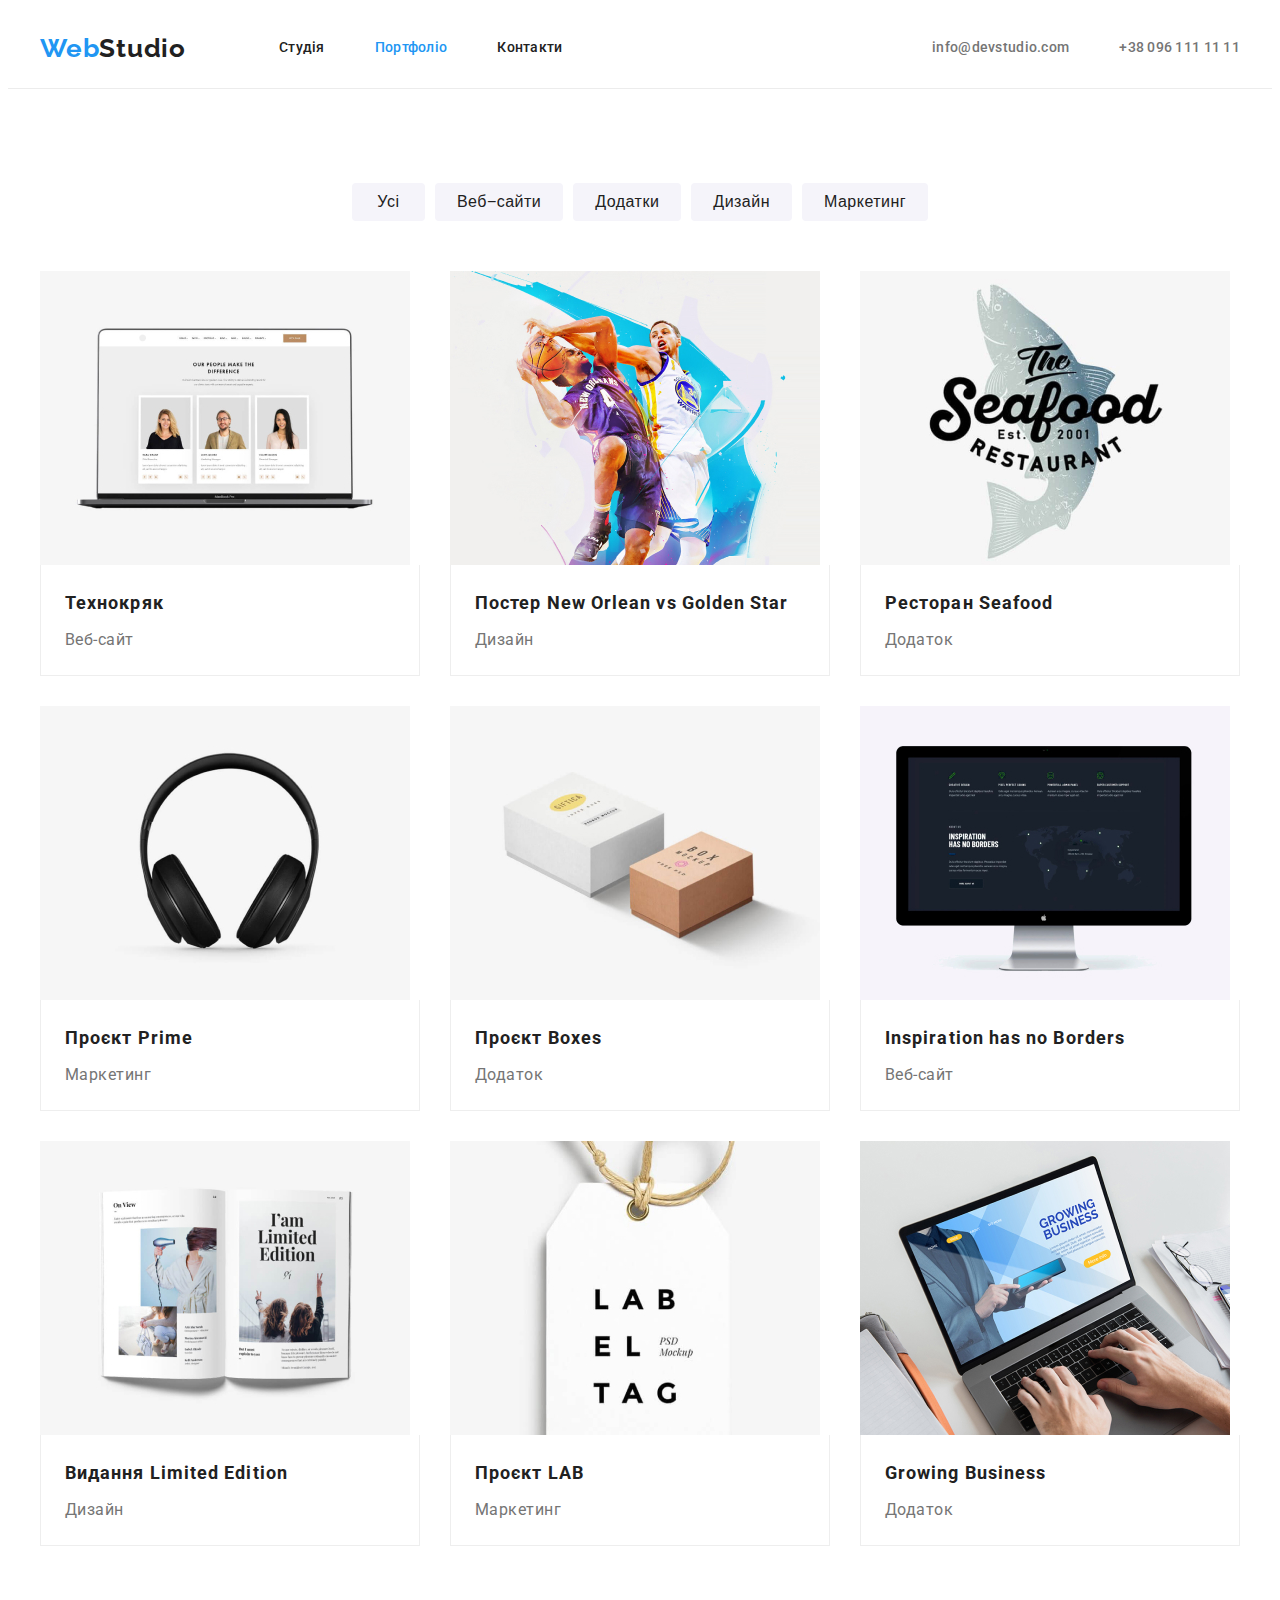
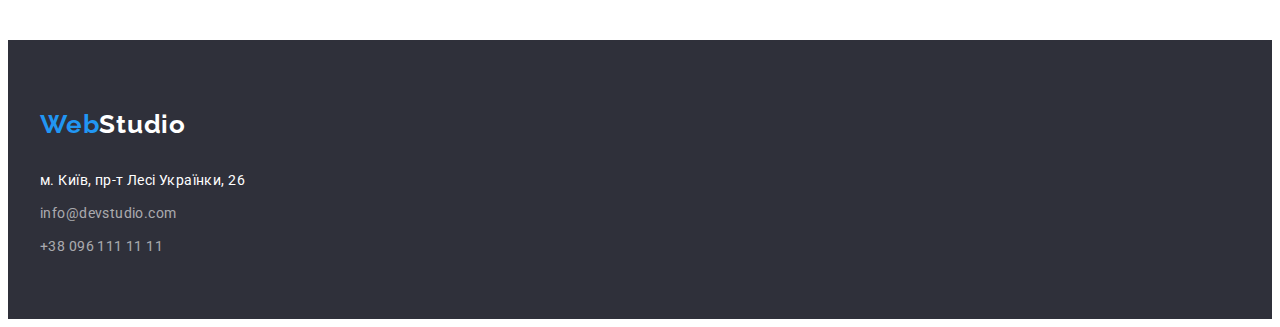
==== portfolio.html @ e1e5f90b "Initial commit" ====
<!DOCTYPE html>
<html lang="uk">
  <head>
    <meta charset="UTF-8" />
    <meta http-equiv="X-UA-Compatible" content="IE=edge" />
    <meta name="viewport" content="width=device-width, initial-scale=1.0" />
    <title>Портфоліо</title>
    <link rel="preconnect" href="https://fonts.googleapis.com" />
    <link rel="preconnect" href="https://fonts.gstatic.com" crossorigin />
    <link
      href="https://fonts.googleapis.com/css2?family=Raleway:wght@700&family=Roboto:wght@400;500;700;900&display=swap"
      rel="stylesheet"
    />
    <!-- Modern-Normalize -->
    <link
      rel="stylesheet"
      href="https://cdnjs.cloudflare.com/ajax/libs/modern-normalize/1.1.0/modern-normalize.min.css"
      integrity="sha512-wpPYUAdjBVSE4KJnH1VR1HeZfpl1ub8YT/NKx4PuQ5NmX2tKuGu6U/JRp5y+Y8XG2tV+wKQpNHVUX03MfMFn9Q=="
      crossorigin="anonymous"
      referrerpolicy="no-referrer"
    />
    <link rel="stylesheet" href="./css/styles.css" />
  </head>

  <body>
    <!-- Шапка сайту -->
    <header class="header">
      <div class="container">
        <a class="logo" href="./index.html"><span class="logo-color">Web</span>Studio</a>
        <nav class="header-nav">
          <ul class="nav-list list">
            <li class="nav-item">
              <a class="nav-link link" href="./index.html">Студія</a>
            </li>
            <li class="nav-item">
              <a class="nav-link current link" href="./portfolio.html">Портфоліо</a>
            </li>
            <li class="nav-item">
              <a class="nav-link link" href="">Контакти</a>
            </li>
          </ul>
        </nav>
        <ul class="header-list list">
          <li class="header-item">
            <a class="header-link link" href="mailto:info@devstudio.com">info@devstudio.com</a>
          </li>
          <li class="header-item">
            <a class="header-link link" href="tel:+380961111111">+38 096 111 11 11</a>
          </li>
        </ul>
      </div>
    </header>
    <!-- Герой -->
    <main>
      <section class="filters section">
        <div class="container">
          <h1 class="visually-hidden">Список проектів</h1>
          <ul class="filter-list list">
            <li class="filter-item">
              <button class="filter-btn" type="button">Усі</button>
            </li>
            <li class="filter-item">
              <button class="filter-btn" type="button">Веб&#8722;сайти</button>
            </li>
            <li class="filter-item">
              <button class="filter-btn" type="button">Додатки</button>
            </li>
            <li class="filter-item">
              <button class="filter-btn" type="button">Дизайн</button>
            </li>
            <li class="filter-item">
              <button class="filter-btn" type="button">Маркетинг</button>
            </li>
          </ul>

          <ul class="project-list list">
            <li class="project-item">
              <img
                class="project-img"
                src="./images/project-1.jpg"
                alt="проєкт технокряк"
                width="370"
                height="294"
              />
              <div class="project-border">
                <h2 class="project-name">Технокряк</h2>
                <p class="project-text">Веб-сайт</p>
              </div>
            </li>
            <li class="project-item">
              <img
                class="project-img"
                src="./images/project-2.jpg"
                alt="постер New Orlea"
                width="370"
                height="294"
              />
              <div class="project-border">
                <h2 class="project-name">Постер New Orlean vs Golden Star</h2>
                <p class="project-text">Дизайн</p>
              </div>
            </li>
            <li class="project-item">
              <img
                class="project-img"
                src="./images/project-3.jpg"
                alt="Ресторан Seafood"
                width="370"
                height="294"
              />
              <div class="project-border">
                <h2 class="project-name">Ресторан Seafood</h2>
                <p class="project-text">Додаток</p>
              </div>
            </li>
            <li class="project-item">
              <img
                class="project-img"
                src="./images/project-4.jpg"
                alt="Проєкт Prime"
                width="370"
                height="294"
              />
              <div class="project-border">
                <h2 class="project-name">Проєкт Prime</h2>
                <p class="project-text">Маркетинг</p>
              </div>
            </li>
            <li class="project-item">
              <img
                class="project-img"
                src="./images/project-5.jpg"
                alt="Проєкт Boxes"
                width="370"
                height="294"
              />
              <div class="project-border">
                <h2 class="project-name">Проєкт Boxes</h2>
                <p class="project-text">Додаток</p>
              </div>
            </li>
            <li class="project-item">
              <img
                class="project-img"
                src="./images/project-6.jpg"
                alt="Inspiration has no Borders"
                width="370"
                height="294"
              />
              <div class="project-border">
                <h2 class="project-name">Inspiration has no Borders</h2>
                <p class="project-text">Веб-сайт</p>
              </div>
            </li>
            <li class="project-item">
              <img
                class="project-img"
                src="./images/project-7.jpg"
                alt="Видання Limited Edition"
                width="370"
                height="294"
              />
              <div class="project-border">
                <h2 class="project-name">Видання Limited Edition</h2>
                <p class="project-text">Дизайн</p>
              </div>
            </li>
            <li class="project-item">
              <img
                class="project-img"
                src="./images/project-8.jpg"
                alt="Проєкт LAB"
                width="370"
                height="294"
              />
              <div class="project-border">
                <h2 class="project-name">Проєкт LAB</h2>

                <p class="project-text">Маркетинг</p>
              </div>
            </li>
            <li class="project-item">
              <img
                class="project-img"
                src="./images/project-9.jpg"
                alt="Growing Business"
                width="370"
                height="294"
              />
              <div class="project-border">
                <h2 class="project-name">Growing Business</h2>
                <p class="project-text">Додаток</p>
              </div>
            </li>
          </ul>
        </div>
      </section>
    </main>
    <!-- Футер -->
    <footer class="footer">
      <div class="container">
        <a class="footer-logo logo" href="./index.html"
          ><span class="logo-color">Web</span>Studio</a
        >
        <address class="address">
          <ul class="footer-list list">
            <li class="footer-item">
              <a
                class="footer-address link"
                href="https://goo.gl/maps/1MUiwfSM5o2cwTpF7"
                target="_blank"
                rel="noopener noreferrer"
                >м. Київ, пр-т Лесі Українки, 26</a
              >
            </li>
            <li class="footer-item">
              <a class="footer-link link" href="mailto:info@devstudio.com">info@devstudio.com</a>
            </li>
            <li class="footer-item">
              <a class="footer-link link" href="tel:+380961111111">+38 096 111 11 11</a>
            </li>
          </ul>
        </address>
      </div>
    </footer>
  </body>
</html>
---- css/styles.css ----
:root {
  /* Text-color */
  --primary-text-color: #757575;
  --title-text-color: #212121;
  --light-text-color: #ffffff;
  --primary-light-color: rgba(255, 255, 255, 0.6);
  /* background-color */
  --accent-color: #2196f3;
  --background-color: #2f303a;
  --background-gray: #f5f4fa;
}
body {
  font-family: 'Roboto', sans-serif;

  background-color: var(--light-text-color);
  color: var(--primary-text-color);
}
/* Палітра кольорів
Текст заголовки #212121; 
Текст основний  #757575;
Фон футера      #2F303A
білий текст  #FFFFFF

*/
/* reset */
h1,
h2,
h3,
h4,
h5,
h6,
p,
ul {
  margin: 0;
  padding: 0;
}

.container {
  width: 1200px;
  padding-left: 15px;
  padding-right: 15px;
  margin-left: auto;
  margin-right: auto;
}
.section {
  padding-top: 94px;
  padding-bottom: 94px;
}
.nav-list {
  display: flex;
}
.header {
  border-bottom-style: solid;
  border-bottom-width: 1px;
  border-bottom-color: #ececec;
}
.header-list {
  margin-left: auto;
  display: flex;
}
.header .container {
  display: flex;
  align-items: center;
}
.nav-link {
  display: inline-block;
  padding-top: 32px;
  padding-bottom: 32px;

  font-weight: 500;
  font-size: 14px;
  line-height: 1.14;
  letter-spacing: 0.02em;
  color: var(--title-text-color);
}
.nav-item:not(:last-child) {
  margin-right: 50px;
}
.logo {
  text-decoration: none;
  font-family: 'Raleway';
  font-style: normal;
  font-weight: 700;
  font-size: 26px;
  line-height: 1.19;
  letter-spacing: 0.03em;
  color: var(--title-text-color);
  margin-right: 93px;
}
.current {
  color: var(--accent-color);
}
.logo-color {
  color: #2196f3;
}

.list {
  list-style: none;
}

.link {
  text-decoration: none;
}
.header-link {
  display: inline-block;
  padding-top: 32px;
  padding-bottom: 32px;
  font-weight: 500;
  font-size: 14px;
  line-height: 1.14;
  letter-spacing: 0.02em;
  color: var(--primary-text-color);
}
.header-link:hover,
.header-link:focus {
  color: var(--accent-color);
}
.nav-link:hover,
.nav-link:focus {
  color: var(--accent-color);
}

.header-item {
  list-style: none;
}
.header-item:not(:last-child) {
  margin-right: 50px;
}

.hero {
  background-color: var(--background-color);
  padding-top: 200px;
  padding-bottom: 200px;
}

.hero-title {
  font-weight: 900;
  font-size: 44px;
  line-height: 1.36;
  text-align: center;
  letter-spacing: 0.06em;
  text-transform: uppercase;
  color: var(--light-text-color);
  width: 696px;
  margin-left: auto;
  margin-right: auto;
  margin-bottom: 30px;
}

.hero-btn {
  color: var(--light-text-color);
  background-color: var(--accent-color);
  font-weight: 700;
  font-size: 16px;
  line-height: 1.87;
  display: flex;
  align-items: center;
  text-align: center;
  letter-spacing: 0.06em;
  box-shadow: 0px 4px 4px rgba(0, 0, 0, 0.15);
  border-radius: 4px;
  cursor: pointer;
  margin-left: auto;
  margin-right: auto;
}

.feature-item {
  width: 270px;
}
.feature-list {
  list-style: none;
  display: flex;
}
.feature-item:not(:last-child) {
  margin-right: 30px;
}
.visually-hidden {
  position: absolute;
  white-space: nowrap;
  width: 1px;
  height: 1px;
  overflow: hidden;
  border: 0;
  padding: 0;
  clip: rect(0 0 0 0);
  clip-path: inset(50%);
  margin: -1px;
}
.feature-title {
  font-weight: 700;
  font-size: 14px;
  line-height: 1.14;
  letter-spacing: 0.03em;
  text-transform: uppercase;
  color: var(--title-text-color);
  margin-bottom: 10px;
}
.feature-text {
  font-size: 14px;
  line-height: 1.71;
  letter-spacing: 0.03em;
}
.main-title {
  font-weight: 700;
  font-size: 36px;
  line-height: 1.16;
  text-align: center;
  letter-spacing: 0.03em;
  color: var(--title-text-color);
  margin-bottom: 50px;
}
.box-section {
  padding-top: 0;
}
.box-list {
  display: flex;
}
.box-item:not(:last-child) {
  margin-right: 30px;
}
.img {
  display: block;
  width: 100%;
  height: auto;
}
.team {
  background-color: var(--background-gray);
}

.team-title {
  font-weight: 700;
  font-size: 36px;
  line-height: 1.16;
  text-align: center;
  letter-spacing: 0.03em;
  color: var(--title-text-color);
  margin-bottom: 50px;
}
.team-list {
  display: flex;
}
.team-item {
  background: var(--light-text-color);

  box-shadow: 0px 1px 3px rgba(0, 0, 0, 0.12), 0px 1px 1px rgba(0, 0, 0, 0.14),
    0px 2px 1px rgba(0, 0, 0, 0.2);
  border-radius: 0px 0px 4px 4px;
}
.team-item:not(:last-child) {
  margin-right: 30px;
}
.team-img {
}

.team-name {
  font-weight: 500;
  font-size: 16px;
  line-height: 1.18;
  text-align: center;
  letter-spacing: 0.03em;
  color: var(--title-text-color);
  margin-bottom: 10px;
}
.team-text {
  font-size: 16px;
  line-height: 1.18;
  text-align: center;
  letter-spacing: 0.03em;
}
.team-info {
  padding-bottom: 30px;
  padding-top: 30px;
}

.footer {
  background-color: var(--background-color);
  padding-top: 60px;
  padding-bottom: 60px;
}
.footer-list {
  padding: 0;
}
.footer-logo {
  display: inline-block;
  text-decoration: none;

  font-family: 'Raleway';
  font-style: normal;
  font-weight: 700;
  font-size: 26px;
  line-height: 1.9;
  letter-spacing: 0.03em;

  color: var(--light-text-color);
  margin-bottom: 20px;
}
.footer-item:not(:last-child) {
  margin-bottom: 9px;
}

.footer-link:hover,
.footer-link {
  color: var(--accent-color);
}
.footer-address:hover,
.footer-address:focus {
  color: var(--accent-color);
}
.address {
  font-style: normal;
}
.footer-address {
  font-size: 14px;
  line-height: 1.71;

  letter-spacing: 0.03em;
  color: var(--light-text-color);
}
.footer-link {
  font-size: 14px;
  line-height: 1.71;
  letter-spacing: 0.03em;
  color: var(--primary-light-color);
}
/* Портфоліо */

.filter-list {
  display: flex;
  justify-content: center;
  margin-bottom: 50px;
}

.filter-item:not(:last-child) {
  margin-right: 10px;
}
.filter-btn {
  cursor: pointer;
  font-weight: 500;
  font-size: 16px;
  line-height: 1.62;
  text-align: center;
  letter-spacing: 0.03em;
  color: var(--title-text-color);
  background-color: var(--background-gray);
  border-radius: 4px;
  border: 0;
  min-width: 73px;
  max-height: 38px;
  padding-top: 6px;
  padding-right: 22px;
  padding-bottom: 6px;
  padding-left: 22px;
}

.filter-btn:hover,
.filter-btn:focus {
  color: var(--light-text-color);
  background-color: var(--accent-color);
}
.project-name {
  font-weight: 700;
  font-size: 18px;
  line-height: 2;
  letter-spacing: 0.06em;
  color: var(--title-text-color);
}
.project-text {
  font-size: 16px;
  line-height: 1.88;
  letter-spacing: 0.03em;
}
.project-list {
  display: flex;
  flex-wrap: wrap;
  gap: 30px;
}
.project-item {
  flex-basis: calc((100% - 30px * 2) / 3);
}
.project-img {
  display: block;
}
.project-border {
  padding: 20px 24px;
  background: #ffffff;
  border: 1px solid #eeeeee;
  border-top: none;
}
.project-name {
  margin-bottom: 4px;
}
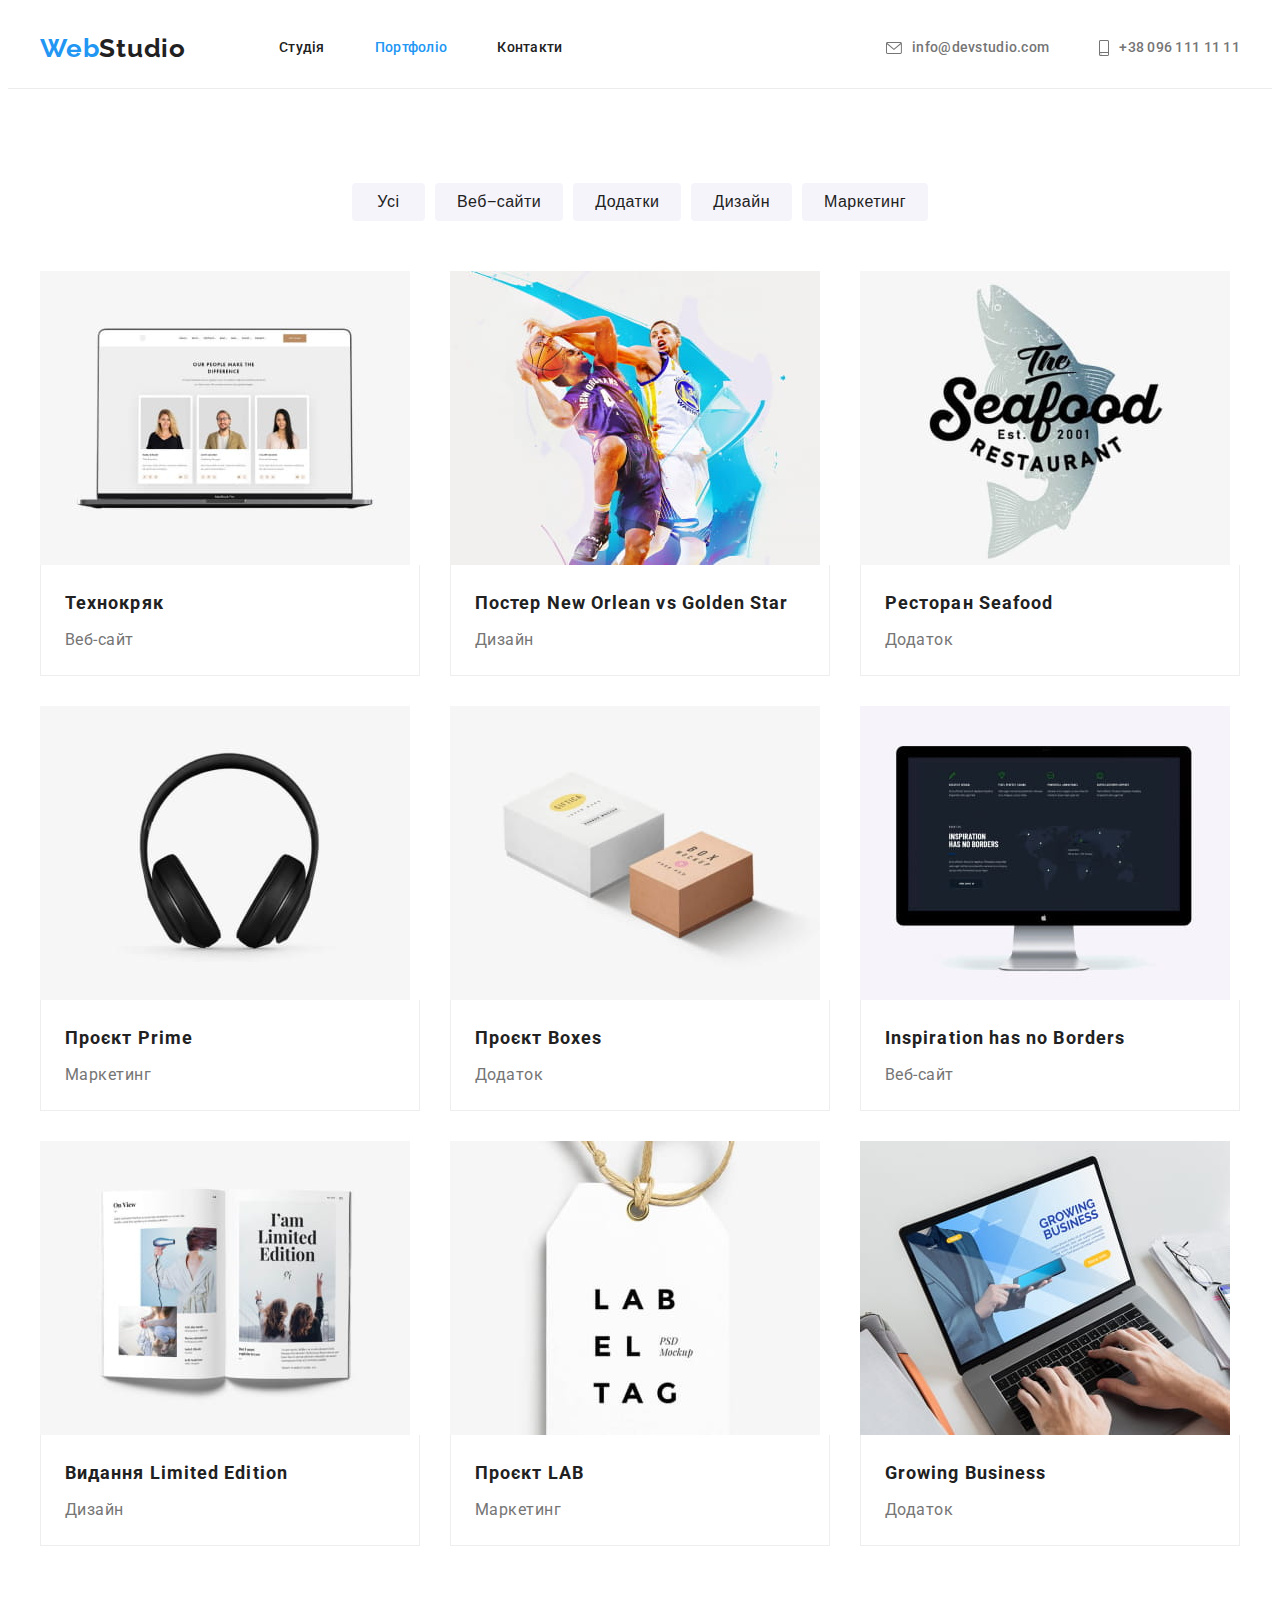
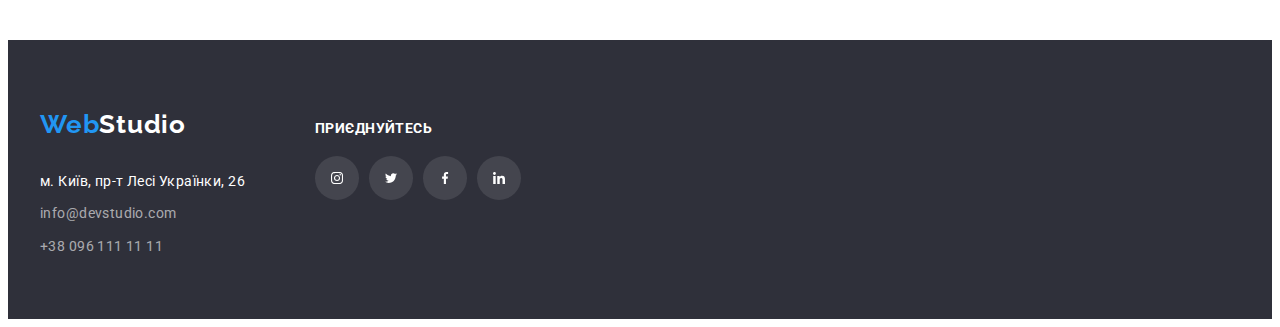
==== commit f8023b0e: "Додає іконки та оформлення" ====
--- a/portfolio.html
+++ b/portfolio.html
@@ -42,10 +42,20 @@
         </nav>
         <ul class="header-list list">
           <li class="header-item">
-            <a class="header-link link" href="mailto:info@devstudio.com">info@devstudio.com</a>
+            <a class="header-link link" href="mailto:info@devstudio.com">
+              <svg class="header-evenlope" width="16" height="12">
+                <use href="./images/icons.svg.svg#envelope"></use>
+              </svg>
+              info@devstudio.com
+            </a>
           </li>
           <li class="header-item">
-            <a class="header-link link" href="tel:+380961111111">+38 096 111 11 11</a>
+            <a class="header-link link" href="tel:+380961111111"
+              ><svg class="header-evenlope" width="10" height="16">
+                <use href="./images/icons.svg.svg#smartphone"></use>
+              </svg>
+              +38 096 111 11 11</a
+            >
           </li>
         </ul>
       </div>
@@ -198,29 +208,86 @@
     </main>
     <!-- Футер -->
     <footer class="footer">
-      <div class="container">
-        <a class="footer-logo logo" href="./index.html"
-          ><span class="logo-color">Web</span>Studio</a
-        >
-        <address class="address">
-          <ul class="footer-list list">
-            <li class="footer-item">
-              <a
-                class="footer-address link"
-                href="https://goo.gl/maps/1MUiwfSM5o2cwTpF7"
-                target="_blank"
-                rel="noopener noreferrer"
-                >м. Київ, пр-т Лесі Українки, 26</a
-              >
-            </li>
-            <li class="footer-item">
-              <a class="footer-link link" href="mailto:info@devstudio.com">info@devstudio.com</a>
-            </li>
-            <li class="footer-item">
-              <a class="footer-link link" href="tel:+380961111111">+38 096 111 11 11</a>
-            </li>
-          </ul>
-        </address>
+      <div class="footer-containers container">
+        <div class="footer-adres">
+          <a class="footer-logo" href="./index.html"><span class="logo-color">Web</span>Studio</a>
+          <address class="address">
+            <ul class="footer-list list">
+              <li class="footer-item">
+                <a
+                  class="footer-address link"
+                  href="https://goo.gl/maps/1MUiwfSM5o2cwTpF7"
+                  target="_blank"
+                  rel="noopener noreferrer"
+                  >м. Київ, пр-т Лесі Українки, 26</a
+                >
+              </li>
+              <li class="footer-item">
+                <a class="footer-link link" href="mailto:info@devstudio.com">info@devstudio.com</a>
+              </li>
+              <li class="footer-item">
+                <a class="footer-link link" href="tel:+380961111111">+38 096 111 11 11</a>
+              </li>
+            </ul>
+          </address>
+        </div>
+        <div class="footer-social">
+          <h2 class="footer-title">Приєднуйтесь</h2>
+          <ul class="social list">
+            <li class="item">
+              <a
+                class="footer-social-link link"
+                href="https://www.instagram.com/"
+                aria-label="instagram"
+                target="_blank"
+                rel="noopener noreferrer"
+              >
+                <svg class="footer-social-icons" width="12" height="12">
+                  <use href="./images/icons.svg.svg#instagram"></use>
+                </svg>
+              </a>
+            </li>
+            <li class="item">
+              <a
+                class="footer-social-link link"
+                href="https://twitter.com/?lang=uk"
+                aria-label="twitter"
+                target="_blank"
+                rel="noopener noreferrer"
+              >
+                <svg class="footer-social-icons" width="12" height="12">
+                  <use href="./images/icons.svg.svg#twitter"></use>
+                </svg>
+              </a>
+            </li>
+            <li class="item">
+              <a
+                class="footer-social-link link"
+                href="https://www.facebook.com/"
+                aria-label="facebook"
+                target="_blank"
+                rel="noopener noreferrer"
+              >
+                <svg class="footer-social-icons" width="12" height="12">
+                  <use href="./images/icons.svg.svg#facebook"></use>
+                </svg>
+              </a>
+            </li>
+            <li class="item">
+              <a
+                class="footer-social-link link"
+                href="https://www.linkedin.com/"
+                aria-label="linkedin"
+                target="_blank"
+                rel="noopener noreferrer"
+              >
+                <svg class="footer-social-icons" width="12" height="12">
+                  <use href="./images/icons.svg.svg#linkedin"></use>
+                </svg>
+              </a>
+            </li>
+          </ul>
+        </div>
       </div>
     </footer>
   </body>
--- a/css/styles.css
+++ b/css/styles.css
@@ -8,6 +8,8 @@
   --accent-color: #2196f3;
   --background-color: #2f303a;
   --background-gray: #f5f4fa;
+  /* logo-color */
+  --logo-color-gray: #afb1b8;
 }
 body {
   font-family: 'Roboto', sans-serif;
@@ -102,7 +104,8 @@
   text-decoration: none;
 }
 .header-link {
-  display: inline-block;
+  display: flex;
+
   padding-top: 32px;
   padding-bottom: 32px;
   font-weight: 500;
@@ -110,7 +113,14 @@
   line-height: 1.14;
   letter-spacing: 0.02em;
   color: var(--primary-text-color);
-}
+  gap: 10px;
+  justify-content: center;
+  align-items: center;
+}
+.header-evenlope {
+  fill: currentColor;
+}
+
 .header-link:hover,
 .header-link:focus {
   color: var(--accent-color);
@@ -129,8 +139,16 @@
 
 .hero {
   background-color: var(--background-color);
+  background-image: linear-gradient(to right, rgba(47, 48, 58, 0.4), rgba(47, 48, 58, 0.4)),
+    url(../images/hero-backgroung.jpg);
+  background-repeat: no-repeat;
+  background-size: cover;
+  background-position: center;
   padding-top: 200px;
   padding-bottom: 200px;
+  max-width: 1600px;
+  margin-right: auto;
+  margin-left: auto;
 }
 
 .hero-title {
@@ -186,6 +204,17 @@
   clip-path: inset(50%);
   margin: -1px;
 }
+.feature-icon {
+  width: 270px;
+  height: 120px;
+  display: flex;
+  align-items: center;
+  justify-content: center;
+  background-color: var(--background-gray);
+  margin-bottom: 30px;
+  border-radius: 4px;
+}
+
 .feature-title {
   font-weight: 700;
   font-size: 14px;
@@ -241,6 +270,8 @@
 }
 .team-item {
   background: var(--light-text-color);
+  width: 270px;
+  height: 428px;
 
   box-shadow: 0px 1px 3px rgba(0, 0, 0, 0.12), 0px 1px 1px rgba(0, 0, 0, 0.14),
     0px 2px 1px rgba(0, 0, 0, 0.2);
@@ -266,10 +297,86 @@
   line-height: 1.18;
   text-align: center;
   letter-spacing: 0.03em;
+  margin-bottom: 16px;
 }
 .team-info {
   padding-bottom: 30px;
   padding-top: 30px;
+}
+.social {
+  display: flex;
+  gap: 10px;
+  justify-content: center;
+}
+.social-link {
+  display: flex;
+  align-items: center;
+  justify-content: center;
+  width: 44px;
+  height: 44px;
+  background-color: var(--light-text-color);
+  border-radius: 50%;
+}
+.social-link:hover,
+.social-link:focus {
+  background-color: var(--accent-color);
+}
+
+.social-link:hover .social-icons,
+.social-link:focus .social-icons {
+  fill: var(--light-text-color);
+}
+
+.social-icons {
+  fill: var(--primary-text-color);
+}
+
+/* Постійні клієнти */
+
+.clietns-title {
+  font-weight: 700;
+  font-size: 36px;
+  line-height: 42px;
+  text-align: center;
+  letter-spacing: 0.03em;
+  color: var(--title-text-color);
+  margin-bottom: 50px;
+}
+.clients-list {
+  display: flex;
+  align-items: center;
+  justify-content: center;
+  gap: 30px;
+}
+
+.cliets-item {
+  width: 170px;
+  height: 92px;
+  border: 1px solid var(--logo-color-gray);
+  border-radius: 4px;
+}
+.clients-logo {
+  padding: 16px 32px;
+  fill: var(--logo-color-gray);
+}
+.cliets-item:hover .clients-logo,
+.cliets-item:focus .clients-logo {
+  fill: var(--accent-color);
+}
+
+.cliets-item:hover,
+.client-item:focus .clients-list {
+  border-color: var(--accent-color);
+}
+
+/* Футер  */
+
+.footer-containers {
+  display: flex;
+
+  align-items: baseline;
+
+  gap: 70px;
 }
 
 .footer {
@@ -316,11 +423,46 @@
   letter-spacing: 0.03em;
   color: var(--light-text-color);
 }
+.social {
+  display: flex;
+}
+.footer-social {
+  align-items: center;
+  justify-content: center;
+}
+.footer-social-link {
+  display: flex;
+  justify-content: center;
+  align-items: center;
+  width: 44px;
+  height: 44px;
+  background-color: rgba(255, 255, 255, 0.1);
+  border-radius: 50%;
+}
+.footer-social-icons {
+  fill: var(--light-text-color);
+}
+.footer-social-link:hover,
+.footer-social-link:focus {
+  background-color: var(--accent-color);
+}
+.footer-title {
+  font-weight: 700;
+  font-size: 14px;
+  line-height: 16px;
+  letter-spacing: 0.03em;
+  text-transform: uppercase;
+  color: var(--light-text-color);
+  margin-bottom: 20px;
+}
 .footer-link {
   font-size: 14px;
   line-height: 1.71;
   letter-spacing: 0.03em;
   color: var(--primary-light-color);
+}
+.footer-title {
+  color: var(--light-text-color);
 }
 /* Портфоліо */
 
@@ -356,6 +498,8 @@
 .filter-btn:focus {
   color: var(--light-text-color);
   background-color: var(--accent-color);
+  box-shadow: 0px 3px 1px rgba(0, 0, 0, 0.1), 0px 1px 2px rgba(0, 0, 0, 0.08), 0px 2px 2px rgba(0, 0, 0, 0.12);
+border-radius: 4px;
 }
 .project-name {
   font-weight: 700;
@@ -376,6 +520,11 @@
 }
 .project-item {
   flex-basis: calc((100% - 30px * 2) / 3);
+}
+.project-item:hover,
+.project-item:focus {
+  box-shadow: 0px 1px 1px rgba(0, 0, 0, 0.12), 0px 4px 4px rgba(0, 0, 0, 0.06),
+    1px 4px 6px rgba(0, 0, 0, 0.16);
 }
 .project-img {
   display: block;
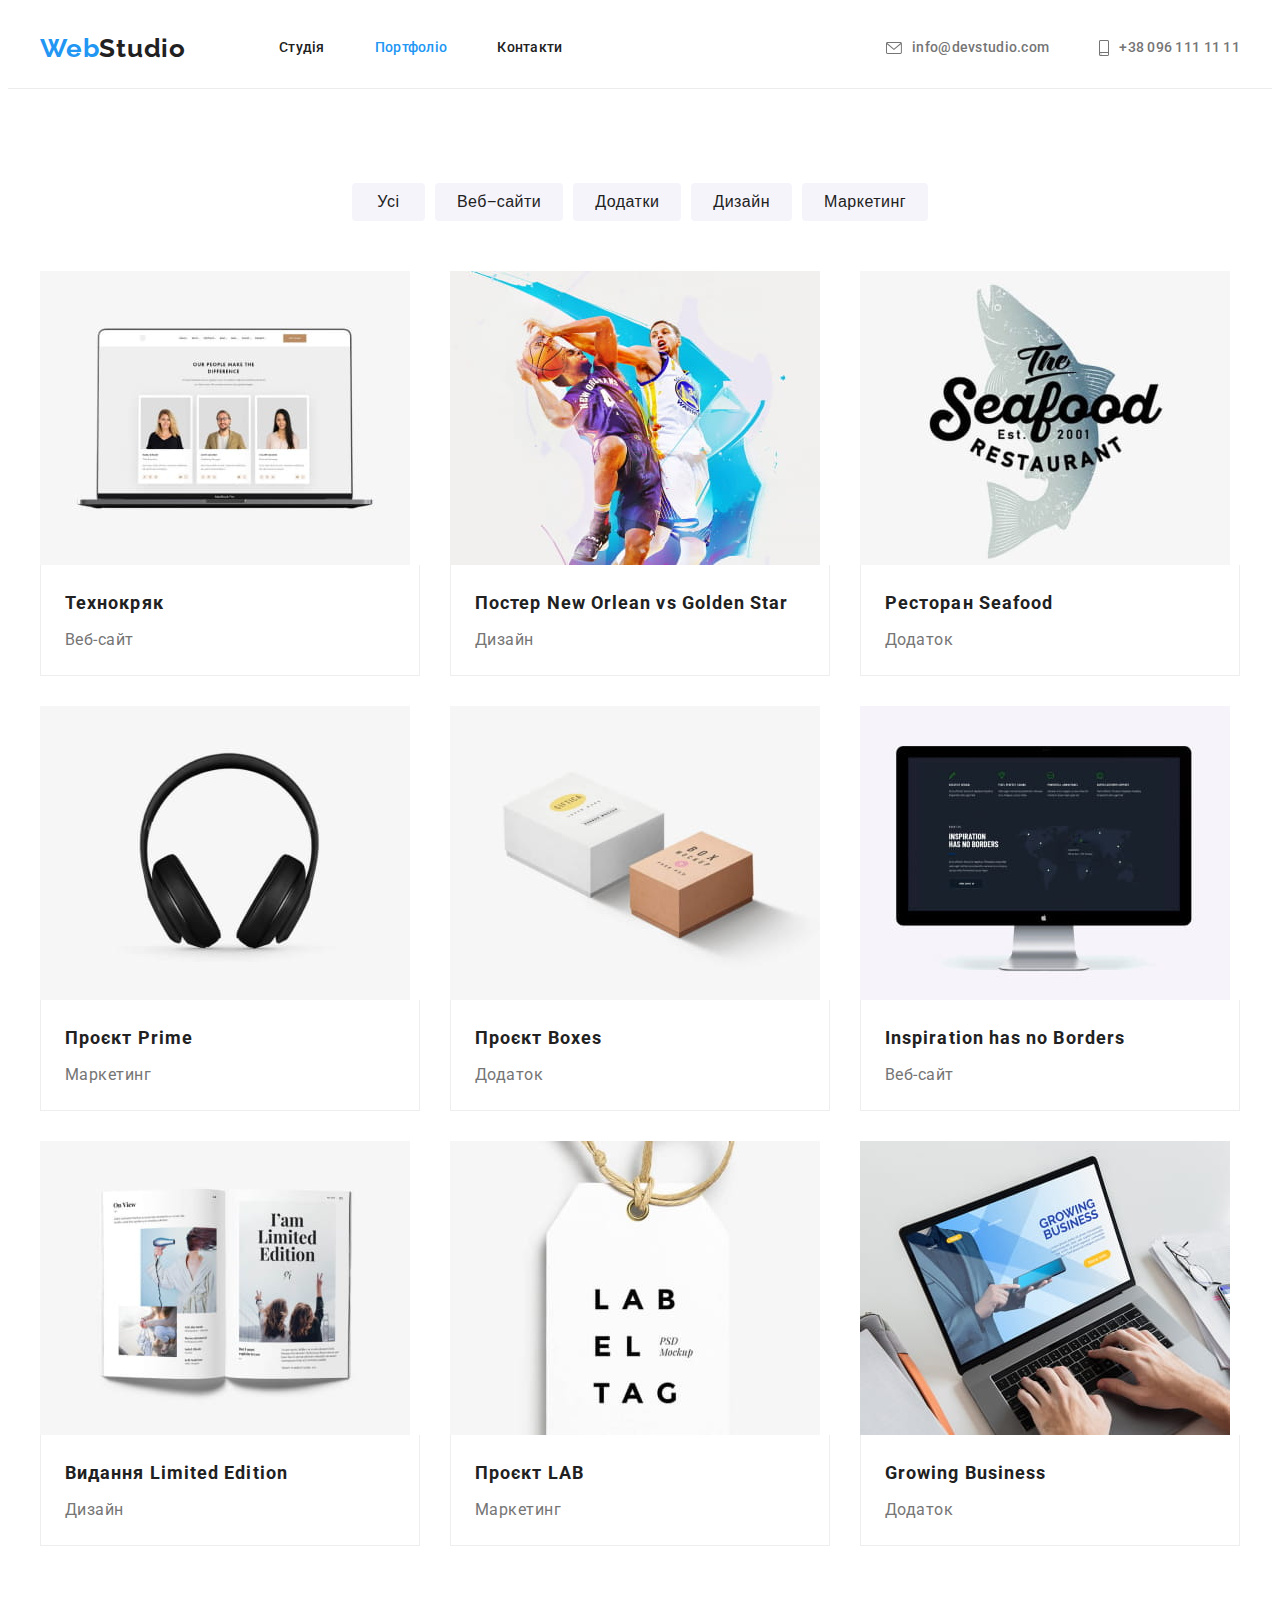
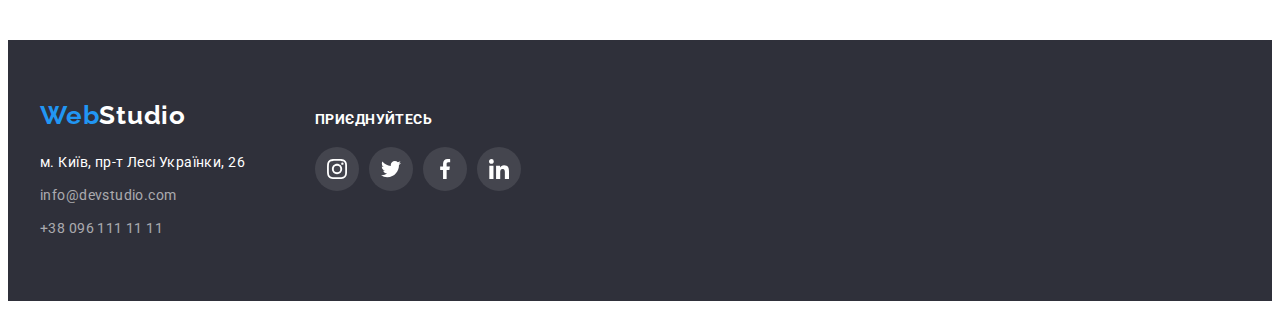
==== commit b1d7fbe1: "Виправляє розміри іконок та вносить правки" ====
--- a/portfolio.html
+++ b/portfolio.html
@@ -85,122 +85,140 @@
 
           <ul class="project-list list">
             <li class="project-item">
-              <img
-                class="project-img"
-                src="./images/project-1.jpg"
-                alt="проєкт технокряк"
-                width="370"
-                height="294"
-              />
-              <div class="project-border">
-                <h2 class="project-name">Технокряк</h2>
-                <p class="project-text">Веб-сайт</p>
-              </div>
-            </li>
-            <li class="project-item">
-              <img
-                class="project-img"
-                src="./images/project-2.jpg"
-                alt="постер New Orlea"
-                width="370"
-                height="294"
-              />
-              <div class="project-border">
-                <h2 class="project-name">Постер New Orlean vs Golden Star</h2>
-                <p class="project-text">Дизайн</p>
-              </div>
-            </li>
-            <li class="project-item">
-              <img
-                class="project-img"
-                src="./images/project-3.jpg"
-                alt="Ресторан Seafood"
-                width="370"
-                height="294"
-              />
-              <div class="project-border">
-                <h2 class="project-name">Ресторан Seafood</h2>
-                <p class="project-text">Додаток</p>
-              </div>
-            </li>
-            <li class="project-item">
-              <img
-                class="project-img"
-                src="./images/project-4.jpg"
-                alt="Проєкт Prime"
-                width="370"
-                height="294"
-              />
-              <div class="project-border">
-                <h2 class="project-name">Проєкт Prime</h2>
-                <p class="project-text">Маркетинг</p>
-              </div>
-            </li>
-            <li class="project-item">
-              <img
-                class="project-img"
-                src="./images/project-5.jpg"
-                alt="Проєкт Boxes"
-                width="370"
-                height="294"
-              />
-              <div class="project-border">
-                <h2 class="project-name">Проєкт Boxes</h2>
-                <p class="project-text">Додаток</p>
-              </div>
-            </li>
-            <li class="project-item">
-              <img
-                class="project-img"
-                src="./images/project-6.jpg"
-                alt="Inspiration has no Borders"
-                width="370"
-                height="294"
-              />
-              <div class="project-border">
-                <h2 class="project-name">Inspiration has no Borders</h2>
-                <p class="project-text">Веб-сайт</p>
-              </div>
-            </li>
-            <li class="project-item">
-              <img
-                class="project-img"
-                src="./images/project-7.jpg"
-                alt="Видання Limited Edition"
-                width="370"
-                height="294"
-              />
-              <div class="project-border">
-                <h2 class="project-name">Видання Limited Edition</h2>
-                <p class="project-text">Дизайн</p>
-              </div>
-            </li>
-            <li class="project-item">
-              <img
-                class="project-img"
-                src="./images/project-8.jpg"
-                alt="Проєкт LAB"
-                width="370"
-                height="294"
-              />
-              <div class="project-border">
-                <h2 class="project-name">Проєкт LAB</h2>
+              <a class="project-link link" href=""
+                ><img
+                  class="project-img"
+                  src="./images/project-1.jpg"
+                  alt="проєкт технокряк"
+                  width="370"
+                  height="294"
+                />
+                <div class="project-border">
+                  <h2 class="project-name">Технокряк</h2>
+                  <p class="project-text">Веб-сайт</p>
+                </div></a
+              >
+            </li>
+            <li class="project-item">
+              <a class="project-link link" href="">
+                <img
+                  class="project-img"
+                  src="./images/project-2.jpg"
+                  alt="постер New Orlea"
+                  width="370"
+                  height="294"
+                />
+                <div class="project-border">
+                  <h2 class="project-name">Постер New Orlean vs Golden Star</h2>
+                  <p class="project-text">Дизайн</p>
+                </div></a
+              >
+            </li>
+            <li class="project-item">
+              <a class="project-link link" href=""
+                ><img
+                  class="project-img"
+                  src="./images/project-3.jpg"
+                  alt="Ресторан Seafood"
+                  width="370"
+                  height="294"
+                />
+                <div class="project-border">
+                  <h2 class="project-name">Ресторан Seafood</h2>
+                  <p class="project-text">Додаток</p>
+                </div></a
+              >
+            </li>
+            <li class="project-item">
+              <a class="project-link link" href=""
+                ><img
+                  class="project-img"
+                  src="./images/project-4.jpg"
+                  alt="Проєкт Prime"
+                  width="370"
+                  height="294"
+                />
+                <div class="project-border">
+                  <h2 class="project-name">Проєкт Prime</h2>
+                  <p class="project-text">Маркетинг</p>
+                </div></a
+              >
+            </li>
+            <li class="project-item">
+              <a class="project-link link" href=""
+                ><img
+                  class="project-img"
+                  src="./images/project-5.jpg"
+                  alt="Проєкт Boxes"
+                  width="370"
+                  height="294"
+                />
+                <div class="project-border">
+                  <h2 class="project-name">Проєкт Boxes</h2>
+                  <p class="project-text">Додаток</p>
+                </div></a
+              >
+            </li>
+            <li class="project-item">
+              <a class="project-link link" href=""
+                ><img
+                  class="project-img"
+                  src="./images/project-6.jpg"
+                  alt="Inspiration has no Borders"
+                  width="370"
+                  height="294"
+                />
+                <div class="project-border">
+                  <h2 class="project-name">Inspiration has no Borders</h2>
+                  <p class="project-text">Веб-сайт</p>
+                </div></a
+              >
+            </li>
+            <li class="project-item">
+              <a class="project-link link" href=""
+                ><img
+                  class="project-img"
+                  src="./images/project-7.jpg"
+                  alt="Видання Limited Edition"
+                  width="370"
+                  height="294"
+                />
+                <div class="project-border">
+                  <h2 class="project-name">Видання Limited Edition</h2>
+                  <p class="project-text">Дизайн</p>
+                </div></a
+              >
+            </li>
+            <li class="project-item">
+              <a class="project-link link" href=""
+                ><img
+                  class="project-img"
+                  src="./images/project-8.jpg"
+                  alt="Проєкт LAB"
+                  width="370"
+                  height="294"
+                />
+                <div class="project-border">
+                  <h2 class="project-name">Проєкт LAB</h2>
 
-                <p class="project-text">Маркетинг</p>
-              </div>
-            </li>
-            <li class="project-item">
-              <img
-                class="project-img"
-                src="./images/project-9.jpg"
-                alt="Growing Business"
-                width="370"
-                height="294"
-              />
-              <div class="project-border">
-                <h2 class="project-name">Growing Business</h2>
-                <p class="project-text">Додаток</p>
-              </div>
+                  <p class="project-text">Маркетинг</p>
+                </div></a
+              >
+            </li>
+            <li class="project-item">
+              <a class="project-link link" href=""
+                ><img
+                  class="project-img"
+                  src="./images/project-9.jpg"
+                  alt="Growing Business"
+                  width="370"
+                  height="294"
+                />
+                <div class="project-border">
+                  <h2 class="project-name">Growing Business</h2>
+                  <p class="project-text">Додаток</p>
+                </div></a
+              >
             </li>
           </ul>
         </div>
@@ -242,7 +260,7 @@
                 target="_blank"
                 rel="noopener noreferrer"
               >
-                <svg class="footer-social-icons" width="12" height="12">
+                <svg class="footer-social-icons" width="20" height="20">
                   <use href="./images/icons.svg.svg#instagram"></use>
                 </svg>
               </a>
@@ -255,7 +273,7 @@
                 target="_blank"
                 rel="noopener noreferrer"
               >
-                <svg class="footer-social-icons" width="12" height="12">
+                <svg class="footer-social-icons" width="20" height="20">
                   <use href="./images/icons.svg.svg#twitter"></use>
                 </svg>
               </a>
@@ -268,7 +286,7 @@
                 target="_blank"
                 rel="noopener noreferrer"
               >
-                <svg class="footer-social-icons" width="12" height="12">
+                <svg class="footer-social-icons" width="20" height="20">
                   <use href="./images/icons.svg.svg#facebook"></use>
                 </svg>
               </a>
@@ -281,7 +299,7 @@
                 target="_blank"
                 rel="noopener noreferrer"
               >
-                <svg class="footer-social-icons" width="12" height="12">
+                <svg class="footer-social-icons" width="20" height="20">
                   <use href="./images/icons.svg.svg#linkedin"></use>
                 </svg>
               </a>
--- a/css/styles.css
+++ b/css/styles.css
@@ -324,7 +324,7 @@
 
 .social-link:hover .social-icons,
 .social-link:focus .social-icons {
-  fill: var(--light-text-color);
+  fill: var(--logo-color-gray);
 }
 
 .social-icons {
@@ -352,16 +352,28 @@
 .cliets-item {
   width: 170px;
   height: 92px;
+}
+.clients-link {
+  display: flex;
+  align-items: center;
+  justify-content: center;
+  width: 100%;
+  height: 100%;
   border: 1px solid var(--logo-color-gray);
   border-radius: 4px;
 }
+
+.clients-link:hover .clients-logo,
+.clients-link:focus .clients-logo {
+  border-color: var(--accent-color);
+  fill: var(--accent-color);
+}
+.clients-link:hover,
+.clients-link:focus {
+  border-color: var(--accent-color);
+}
 .clients-logo {
-  padding: 16px 32px;
   fill: var(--logo-color-gray);
-}
-.cliets-item:hover .clients-logo,
-.cliets-item:focus .clients-logo {
-  fill: var(--accent-color);
 }
 
 .cliets-item:hover,
@@ -395,7 +407,7 @@
   font-style: normal;
   font-weight: 700;
   font-size: 26px;
-  line-height: 1.9;
+  line-height: 1.19;
   letter-spacing: 0.03em;
 
   color: var(--light-text-color);
@@ -406,7 +418,7 @@
 }
 
 .footer-link:hover,
-.footer-link {
+.footer-link:focus {
   color: var(--accent-color);
 }
 .footer-address:hover,
@@ -498,8 +510,9 @@
 .filter-btn:focus {
   color: var(--light-text-color);
   background-color: var(--accent-color);
-  box-shadow: 0px 3px 1px rgba(0, 0, 0, 0.1), 0px 1px 2px rgba(0, 0, 0, 0.08), 0px 2px 2px rgba(0, 0, 0, 0.12);
-border-radius: 4px;
+  box-shadow: 0px 3px 1px rgba(0, 0, 0, 0.1), 0px 1px 2px rgba(0, 0, 0, 0.08),
+    0px 2px 2px rgba(0, 0, 0, 0.12);
+  border-radius: 4px;
 }
 .project-name {
   font-weight: 700;
@@ -512,6 +525,7 @@
   font-size: 16px;
   line-height: 1.88;
   letter-spacing: 0.03em;
+  color: var(--primary-text-color);
 }
 .project-list {
   display: flex;
@@ -521,11 +535,16 @@
 .project-item {
   flex-basis: calc((100% - 30px * 2) / 3);
 }
-.project-item:hover,
-.project-item:focus {
+
+.project-link {
+  display: block;
+}
+.project-link:hover,
+.project-link:focus {
   box-shadow: 0px 1px 1px rgba(0, 0, 0, 0.12), 0px 4px 4px rgba(0, 0, 0, 0.06),
     1px 4px 6px rgba(0, 0, 0, 0.16);
 }
+
 .project-img {
   display: block;
 }
